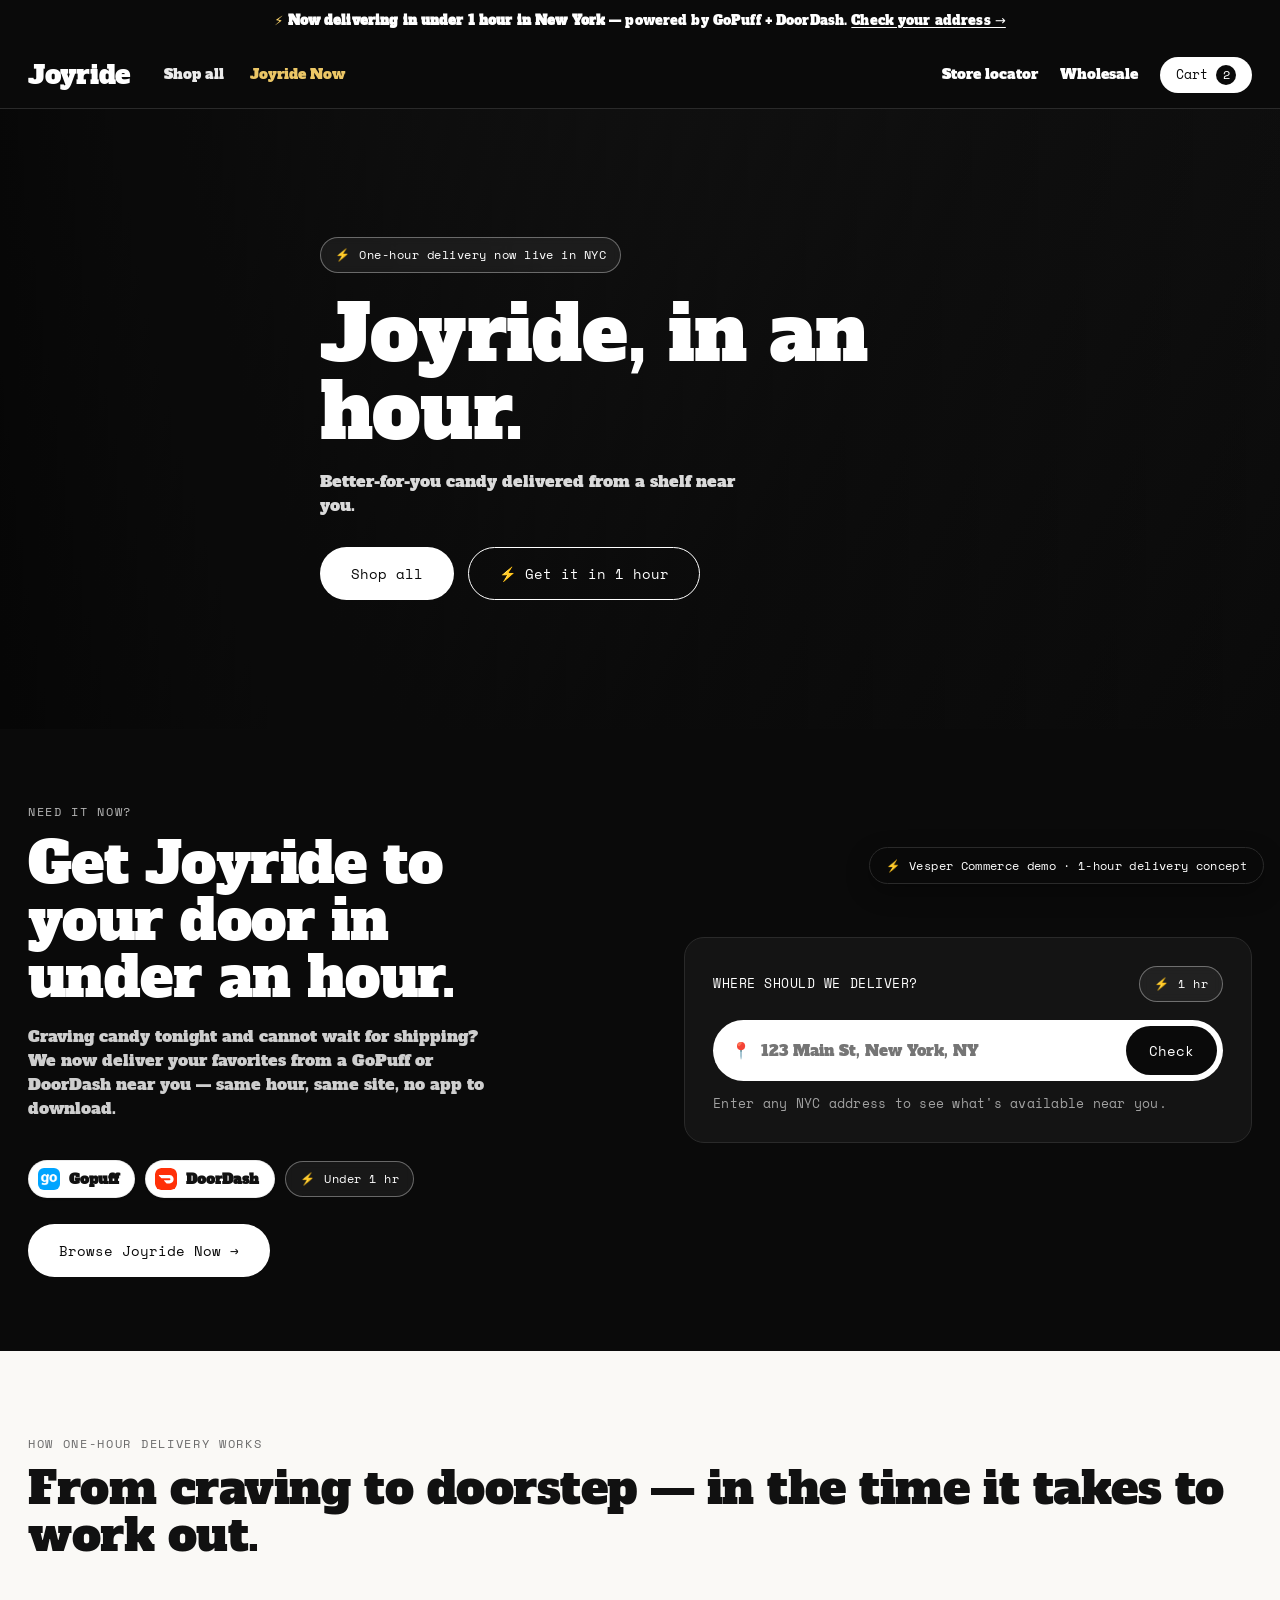
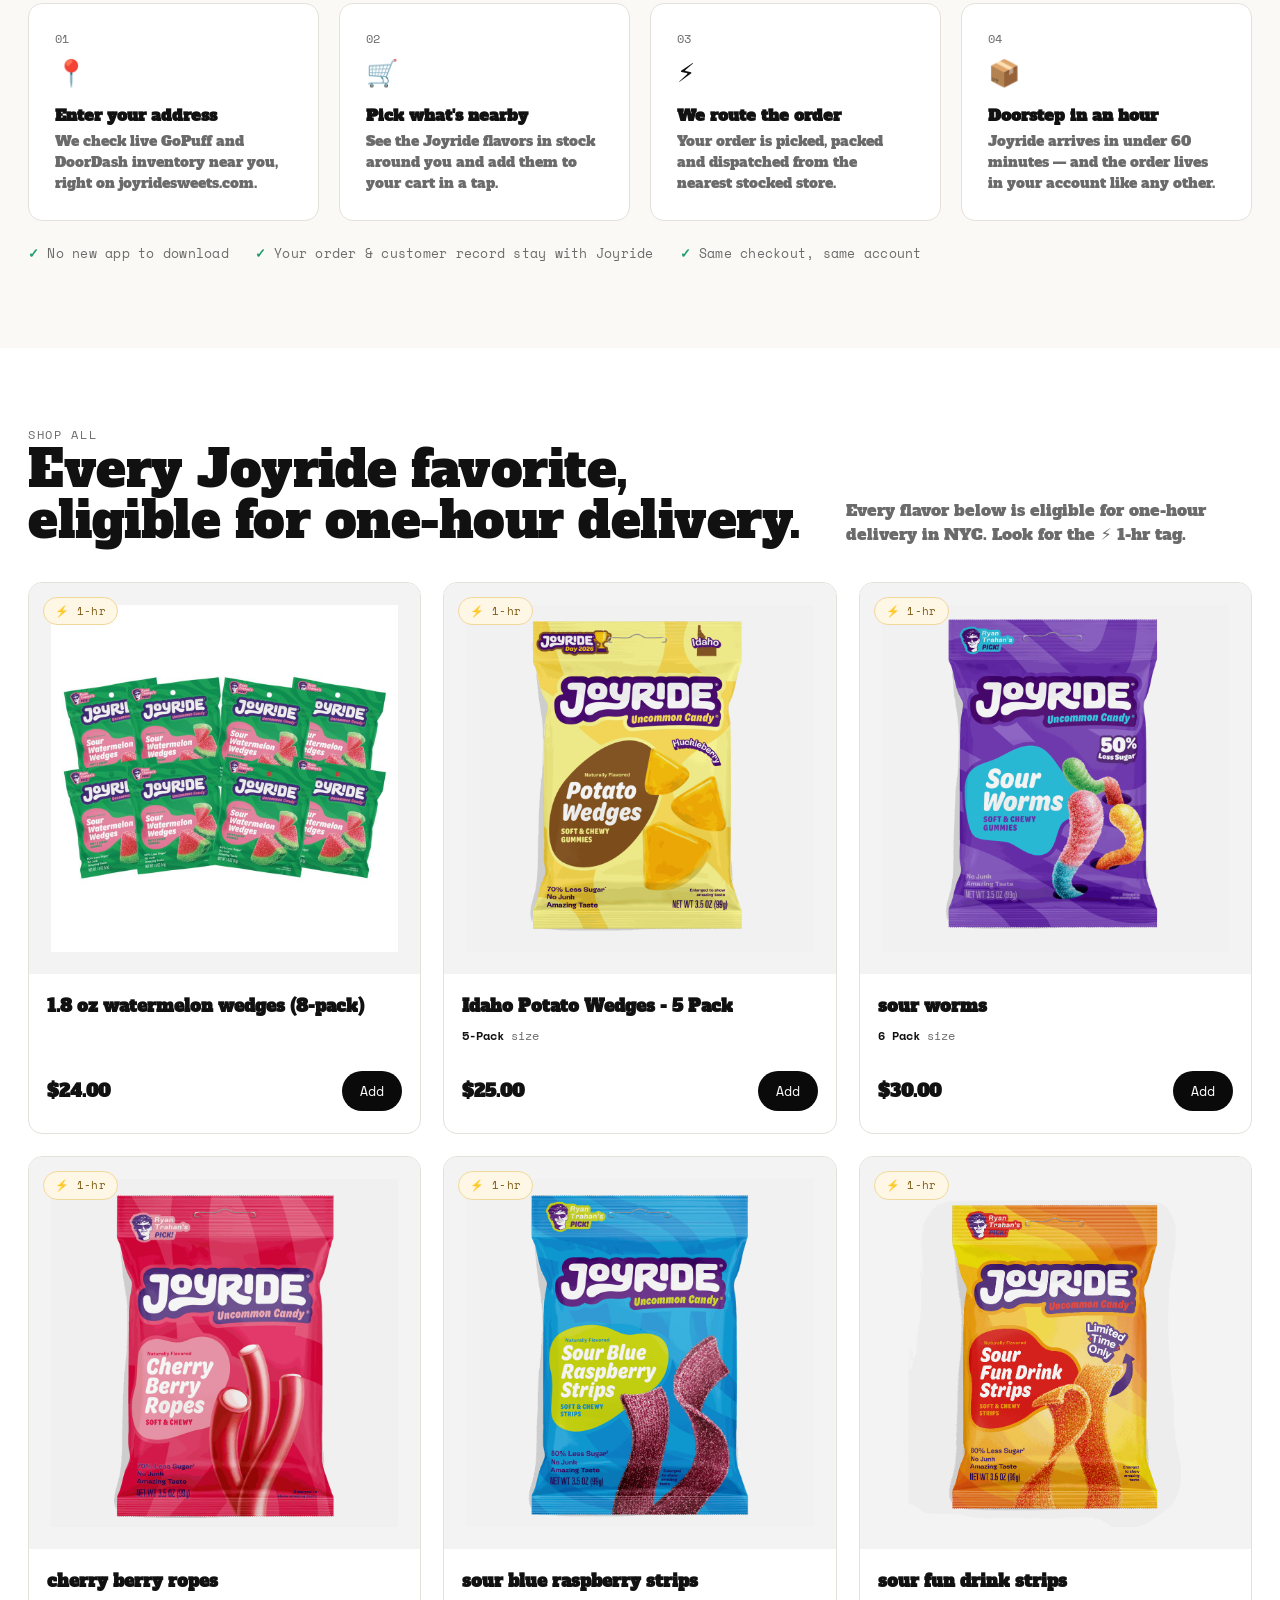
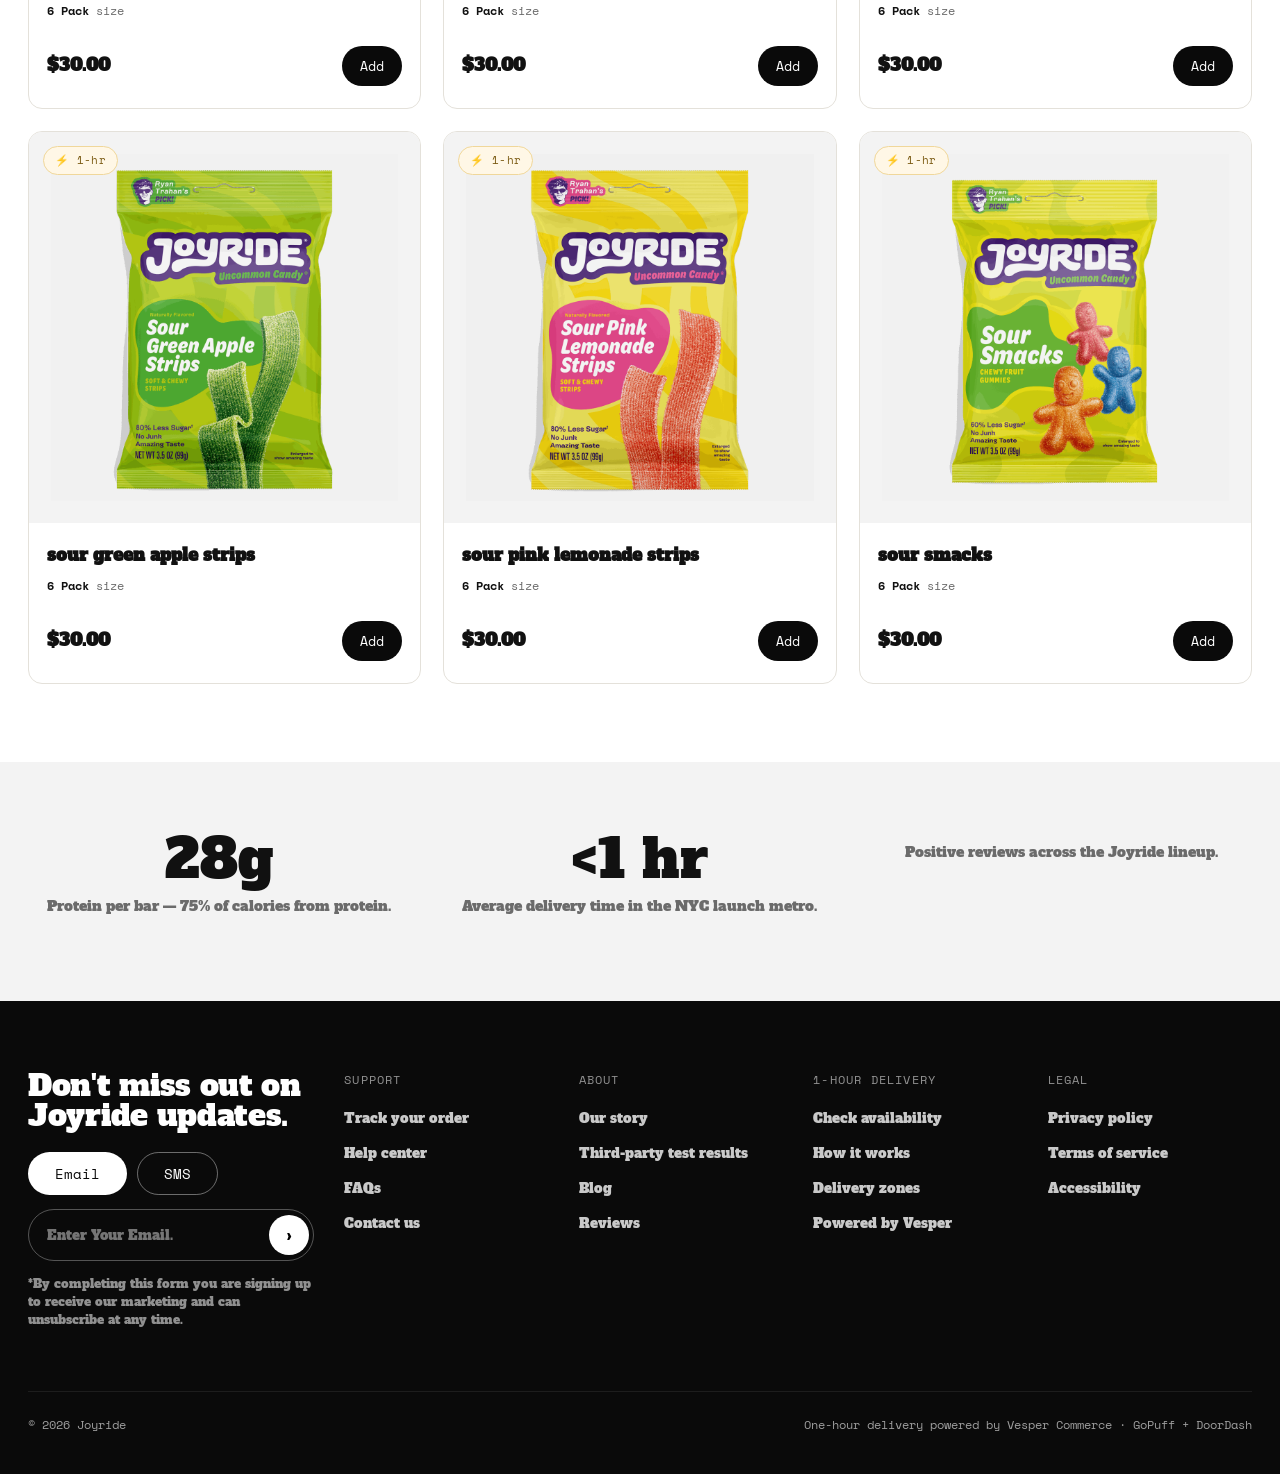
==== index.html @ ae398617 "joyridesweets x Vesper Commerce 1-hour delivery mockup Generated from the tokenised ondemand-deliver" ====
<!doctype html>
<html lang="en">
<head>
<meta charset="utf-8" />
<meta name="viewport" content="width=device-width, initial-scale=1" />
<title>Joyride — now with one-hour delivery</title>
<meta name="description" content="Joyride, delivered in about an hour via GoPuff and DoorDash." />
<link rel="preconnect" href="https://fonts.googleapis.com" />
<link rel="preconnect" href="https://fonts.gstatic.com" crossorigin />
<link href="https://fonts.googleapis.com/css2?family=Alfa+Slab+One&family=Alfa+Slab+One:wght@400;500;600;700&family=Space+Mono:wght@400;700&display=swap" rel="stylesheet" />
<link rel="stylesheet" href="styles.css" />
<link rel="icon" href="assets/p0.jpg" />
</head>
<body>

<!-- Announcement -->
<div class="announce">
  <span class="bolt">⚡</span> <b>Now delivering in under 1 hour in New York</b> — powered by GoPuff + DoorDash. <a href="#onehour">Check your address →</a>
</div>

<!-- Header -->
<header class="header">
  <nav class="nav">
    <a class="brand" href="index.html"><span class="wordmark">Joyride</span></a>
    <div class="nav-links"><a href="#shop">Shop all</a>
      <a href="joyridesweets-now.html" style="color:#ffd76e">Joyride Now</a>
    </div>
    <div class="nav-right">
      <a class="hide-sm" href="#">Store locator</a>
      <a class="hide-sm" href="#">Wholesale</a>
      <button class="hamburger" onclick="openMenu()" aria-label="Open menu"><svg viewBox="0 0 24 24" fill="none" stroke="currentColor" stroke-width="2" stroke-linecap="round"><line x1="3" y1="6" x2="21" y2="6"/><line x1="3" y1="12" x2="21" y2="12"/><line x1="3" y1="18" x2="21" y2="18"/></svg></button>
      <a href="checkout.html" class="cart-pill" onclick="event.preventDefault();openCart()">Cart <span class="cart-count" id="cartCount">2</span></a>
    </div>
  </nav>
</header>

<!-- Hero -->
<section class="hero">
  <div class="hero-media" style="background:linear-gradient(120deg,#303030 0%,#151515 62%,#0d0d0d 100%)"></div>
  <div class="wrap hero-inner">
    <div class="delivery-badge" style="margin-bottom:22px"><span class="bolt">⚡</span> One-hour delivery now live in NYC</div>
    <h1 class="serif">Joyride, in an hour.</h1>
    <p class="sub">Better-for-you candy delivered from a shelf near you.</p>
    <div class="hero-cta">
      <a href="#shop" class="btn btn-white">Shop all</a>
      <a href="#onehour" class="btn btn-outline" style="color:#fff">⚡ Get it in 1 hour</a>
    </div>
  </div>
</section>

<!-- ===== SIGNATURE 1-HOUR DELIVERY BAND ===== -->
<section class="delivery-band" id="onehour">
  <div class="wrap grid">
    <div>
      <div class="eyebrow" style="color:rgba(255,255,255,.7)">Need it now?</div>
      <h2 class="serif" style="margin-top:14px">Get Joyride to your door in under an hour.</h2>
      <p class="lede">Craving candy tonight and cannot wait for shipping? We now deliver your favorites from a GoPuff or DoorDash near you — same hour, same site, no app to download.</p>
      <div class="retailer-chips" style="margin-top:24px">
        <span class="chip"><img class="logo" src="assets/gopuff-icon.png" alt="GoPuff" /> Gopuff</span>
        <span class="chip"><img class="logo" src="assets/doordash-icon.svg" alt="DoorDash" /> DoorDash</span>
        <span class="delivery-badge"><span class="bolt">⚡</span> Under 1 hr</span>
      </div>
      <div style="margin-top:26px">
        <a href="joyridesweets-now.html" class="btn btn-white">Browse Joyride Now →</a>
      </div>
    </div>

    <div class="addr-card">
      <div class="row-top">
        <div style="font-family:var(--mono);font-size:13px;letter-spacing:.04em">WHERE SHOULD WE DELIVER?</div>
        <div class="delivery-badge"><span class="bolt">⚡</span> 1 hr</div>
      </div>
      <div class="addr-field">
        <span aria-hidden="true">📍</span>
        <input id="addrInput" type="text" placeholder="123 Main St, New York, NY" />
        <button class="btn btn-dark" onclick="checkAvailability()">Check</button>
      </div>
      <div class="addr-note">Enter any NYC address to see what's available near you.</div>

      <div class="avail-result" id="availResult">
        <div class="avail-head"><span>✓</span> Available near you — delivered in under 1 hour</div>
        <div class="mini-prod">
          <img src="assets/p0.jpg" alt="" />
          <div class="info"><div class="name">Gold · Chocolate Chip Cookie Dough</div><div class="meta">4-bar pack · $13.99</div></div>
          <button class="mini-add" onclick="addToCart()">Add</button>
        </div>
        <div class="mini-prod">
          <img src="assets/p1.png" alt="" />
          <div class="info"><div class="name">Bronze · Cookie Dough Caramel</div><div class="meta">4-bar pack · $13.99</div></div>
          <button class="mini-add" onclick="addToCart()">Add</button>
        </div>
        <div class="mini-prod">
          <img src="assets/p0.jpg" alt="" />
          <div class="info"><div class="name">Gold · Single bar <span style="opacity:.6">(trial)</span></div><div class="meta">Single · $3.49</div></div>
          <button class="mini-add" onclick="addToCart()">Add</button>
        </div>
        <a href="checkout.html" class="btn btn-white btn-block" style="margin-top:16px">View cart · check out →</a>
      </div>
    </div>
  </div>
</section>

<!-- How it works -->
<section class="how">
  <div class="wrap">
    <div class="eyebrow">How one-hour delivery works</div>
    <h2 class="serif" style="font-size:clamp(30px,3.6vw,46px);margin-top:12px">From craving to doorstep — in the time it takes to work out.</h2>
    <div class="steps">
      <div class="step"><div class="num">01</div><div class="icon">📍</div><h3>Enter your address</h3><p>We check live GoPuff and DoorDash inventory near you, right on joyridesweets.com.</p></div>
      <div class="step"><div class="num">02</div><div class="icon">🛒</div><h3>Pick what's nearby</h3><p>See the Joyride flavors in stock around you and add them to your cart in a tap.</p></div>
      <div class="step"><div class="num">03</div><div class="icon">⚡</div><h3>We route the order</h3><p>Your order is picked, packed and dispatched from the nearest stocked store.</p></div>
      <div class="step"><div class="num">04</div><div class="icon">📦</div><h3>Doorstep in an hour</h3><p>Joyride arrives in under 60 minutes — and the order lives in your account like any other.</p></div>
    </div>
    <div class="assurance">
      <span><span class="tick">✓</span> No new app to download</span>
      <span><span class="tick">✓</span> Your order &amp; customer record stay with Joyride</span>
      <span><span class="tick">✓</span> Same checkout, same account</span>
    </div>
  </div>
</section>

<!-- Product grid -->
<section class="section" id="shop">
  <div class="wrap">
    <div class="section-head">
      <div>
        <div class="eyebrow">Shop all</div>
        <h2 class="serif">Every Joyride favorite, eligible for one-hour delivery.</h2>
      </div>
      <p>Every flavor below is eligible for one-hour delivery in NYC. Look for the <span style="white-space:nowrap">⚡ 1-hr</span> tag.</p>
    </div>

    <div class="prod-grid" id="prodGrid">
      <!-- cards injected by app.js -->
    </div>
  </div>
</section>

<!-- Value strip -->
<section class="value-strip">
  <div class="wrap value-grid">
    <div><div class="big">28g</div><p>Protein per bar — 75% of calories from protein.</p></div>
    <div><div class="big">&lt;1 hr</div><p>Average delivery time in the NYC launch metro.</p></div>
    <div><div class="big"></div><p>Positive reviews across the Joyride lineup.</p></div>
  </div>
</section>

<!-- Footer -->
<footer class="footer">
  <div class="wrap">
    <div class="top">
      <div class="updates">
        <h3 class="serif">Don't miss out on Joyride updates.</h3>
        <div class="toggle">
          <button class="btn btn-white">Email</button>
          <button class="btn btn-outline" style="color:#fff">SMS</button>
        </div>
        <div class="subscribe"><input placeholder="Enter Your Email." /><button>›</button></div>
        <p style="font-size:12px;opacity:.55;margin-top:14px;max-width:320px">*By completing this form you are signing up to receive our marketing and can unsubscribe at any time.</p>
      </div>
      <div><div class="colhead">Support</div><ul><li><a href="#">Track your order</a></li><li><a href="#">Help center</a></li><li><a href="#">FAQs</a></li><li><a href="#">Contact us</a></li></ul></div>
      <div><div class="colhead">About</div><ul><li><a href="#">Our story</a></li><li><a href="#">Third-party test results</a></li><li><a href="#">Blog</a></li><li><a href="#">Reviews</a></li></ul></div>
      <div><div class="colhead">1-Hour Delivery</div><ul><li><a href="#onehour">Check availability</a></li><li><a href="#onehour">How it works</a></li><li><a href="#">Delivery zones</a></li><li><a href="#">Powered by Vesper</a></li></ul></div>
      <div><div class="colhead">Legal</div><ul><li><a href="#">Privacy policy</a></li><li><a href="#">Terms of service</a></li><li><a href="#">Accessibility</a></li></ul></div>
    </div>
    <div class="base"><span>© 2026 Joyride</span><span>One-hour delivery powered by Vesper Commerce · GoPuff + DoorDash</span></div>
  </div>
</footer>

<div class="demo-ribbon"><span class="bolt">⚡</span> Vesper Commerce demo · 1-hour delivery concept</div>

<script src="app.js"></script>
</body>
</html>
---- styles.css ----
/* ============================================================
   Joyride × Vesper Commerce — 1-Hour Delivery Mockup
   Design system replicating joyridesweets.com
   Fonts: Instrument Serif (display) + Inter (body/Suisse substitute)
   ============================================================ */

:root {
  --black: #0a0a0a;
  --ink: #111111;
  --white: #ffffff;
  --offwhite: #f3f3f3;      /* product panel bg */
  --paper: #faf9f6;
  --line: #e4e1da;
  --line-dark: #2a2a2a;
  --gray: #6b6b6b;
  --gray-2: #8a8a8a;
  --gold: #303030;          /* brand accent */
  --gopuff: #009f8f;        /* GoPuff teal */
  --doordash: #eb1700;      /* DoorDash red */
  --radius-pill: 999px;
  --radius: 14px;
  --serif: "Alfa Slab One", Georgia, serif;
  --sans: "Alfa Slab One", -apple-system, system-ui, sans-serif;
  --mono: "Space Mono", ui-monospace, "SFMono-Regular", monospace;
  --maxw: 1280px;
}

* { box-sizing: border-box; }

html { scroll-behavior: smooth; }

body {
  margin: 0;
  font-family: var(--sans);
  color: var(--ink);
  background: var(--white);
  -webkit-font-smoothing: antialiased;
  line-height: 1.5;
}

img { max-width: 100%; display: block; }
a { color: inherit; text-decoration: none; }
button { font-family: inherit; cursor: pointer; }

h1, h2, h3, .serif {
  font-family: var(--serif);
  font-weight: 400;
  letter-spacing: -0.01em;
  line-height: 1.02;
  margin: 0;
}

.wrap { max-width: var(--maxw); margin: 0 auto; padding: 0 28px; }

/* ---------- Announcement bar ---------- */
.announce {
  background: var(--black);
  color: var(--white);
  font-size: 13px;
  letter-spacing: 0.01em;
  text-align: center;
  padding: 11px 16px;
  position: relative;
  z-index: 60;
}
.announce b { font-weight: 600; }
.announce .bolt { color: #ffd76e; }
.announce a { text-decoration: underline; text-underline-offset: 2px; }

/* ---------- Header / nav ---------- */
.header {
  background: var(--black);
  color: var(--white);
  position: sticky;
  top: 0;
  z-index: 50;
  border-bottom: 1px solid var(--line-dark);
}
.header.light {
  background: var(--white);
  color: var(--ink);
  border-bottom: 1px solid var(--line);
}
.nav {
  display: flex;
  align-items: center;
  gap: 34px;
  height: 66px;
  max-width: var(--maxw);
  margin: 0 auto;
  padding: 0 28px;
}
.brand img { height: 26px; width: auto; }
.nav-links { display: flex; gap: 26px; font-size: 14px; }
.nav-links a { opacity: 0.92; }
.nav-links a:hover { opacity: 1; }
.nav-right { margin-left: auto; display: flex; align-items: center; gap: 22px; font-size: 14px; }
.nav-right .ico { width: 20px; height: 20px; opacity: 0.9; }
.cart-pill {
  background: var(--white);
  color: var(--black);
  border-radius: var(--radius-pill);
  padding: 8px 16px;
  font-family: var(--mono);
  font-size: 13px;
  display: inline-flex;
  gap: 8px;
  align-items: center;
  border: none;
}
.header.light .cart-pill { background: var(--black); color: var(--white); }
.cart-count {
  background: var(--black); color: var(--white);
  border-radius: var(--radius-pill);
  min-width: 20px; height: 20px; padding: 0 5px;
  display: inline-flex; align-items: center; justify-content: center;
  font-size: 12px;
}
.header.light .cart-count { background: var(--white); color: var(--black); }

/* ---------- Hamburger + mobile menu ---------- */
.hamburger {
  display: none; width: 40px; height: 40px; align-items: center; justify-content: center;
  background: transparent; border: 0; color: inherit; padding: 0;
}
.hamburger svg { width: 24px; height: 24px; }

.menu-overlay { position: fixed; inset: 0; background: rgba(0,0,0,.45); z-index: 110; opacity: 0; visibility: hidden; transition: opacity .3s ease, visibility .3s ease; }
.menu-overlay.open { opacity: 1; visibility: visible; }
.mobile-menu {
  position: fixed; top: 0; left: 0; height: 100%; width: 320px; max-width: 86vw;
  background: var(--black); color: #fff; z-index: 111;
  transform: translateX(-100%); transition: transform .32s cubic-bezier(.4,0,.2,1);
  display: flex; flex-direction: column;
}
.mobile-menu.open { transform: translateX(0); }
.mm-head { display: flex; align-items: center; justify-content: space-between; padding: 20px 22px; border-bottom: 1px solid var(--line-dark); }
.mm-head img { height: 24px; width: auto; }
.mm-close { background: transparent; border: 1px solid var(--line-dark); border-radius: 8px; color: #fff; font-size: 16px; width: 40px; height: 40px; display: flex; align-items: center; justify-content: center; }
.mm-links { display: flex; flex-direction: column; padding: 16px 0 6px; }
.mm-links a { font-family: var(--serif); font-size: 27px; line-height: 1; padding: 13px 24px; color: #fff; letter-spacing: -.01em; }
.mm-links a.active { color: #ffd76e; }
.mm-sub { margin-top: auto; border-top: 1px solid var(--line-dark); padding: 18px 24px; display: flex; flex-direction: column; gap: 14px; }
.mm-sub a { font-family: var(--sans); font-size: 14px; color: rgba(255,255,255,.8); }
.mm-cta { margin: 6px 24px 26px; }

@media (max-width: 620px) { .hamburger { display: inline-flex; } }

/* ---------- Buttons ---------- */
.btn {
  display: inline-flex; align-items: center; justify-content: center; gap: 10px;
  font-family: var(--mono);
  font-size: 14px;
  border-radius: var(--radius-pill);
  padding: 15px 30px;
  border: 1px solid transparent;
  transition: transform .08s ease, opacity .15s ease, background .15s ease;
  white-space: nowrap;
}
.btn:active { transform: translateY(1px); }
.btn-white { background: var(--white); color: var(--black); }
.btn-white:hover { opacity: .88; }
.btn-dark { background: var(--black); color: var(--white); }
.btn-dark:hover { opacity: .9; }
.btn-outline { background: transparent; border-color: currentColor; }
.btn-block { width: 100%; }
.btn-lg { padding: 18px 34px; font-size: 15px; }

/* ---------- Hero ---------- */
.hero {
  position: relative;
  background: var(--black);
  color: var(--white);
  min-height: 620px;
  display: flex;
  align-items: center;
  overflow: hidden;
}
.hero-media {
  position: absolute; inset: 0;
  background-size: cover;
  background-position: center;
  opacity: 0.92;
}
.hero-media::after {
  content: "";
  position: absolute; inset: 0;
  background: linear-gradient(90deg, rgba(0,0,0,.85) 0%, rgba(0,0,0,.55) 40%, rgba(0,0,0,.15) 100%);
}
.hero-inner { position: relative; z-index: 2; padding: 60px 0; }
.hero h1 { font-size: clamp(46px, 6vw, 82px); max-width: 640px; }
.hero .sub { margin-top: 18px; font-size: 16px; opacity: .85; max-width: 420px; }
.hero-cta { margin-top: 30px; display: flex; gap: 14px; flex-wrap: wrap; }

/* eyebrow / labels */
.eyebrow {
  font-family: var(--mono);
  font-size: 12px;
  letter-spacing: 0.14em;
  text-transform: uppercase;
  color: var(--gray);
}
.hero .eyebrow { color: rgba(255,255,255,.7); }

/* ---------- 1-hour delivery pieces ---------- */
.delivery-badge {
  display: inline-flex; align-items: center; gap: 9px;
  font-family: var(--mono);
  font-size: 12px;
  letter-spacing: 0.04em;
  padding: 8px 14px;
  border-radius: var(--radius-pill);
  border: 1px solid rgba(255,255,255,.35);
  background: rgba(255,255,255,.06);
  backdrop-filter: blur(4px);
}
.delivery-badge .bolt { color: #ffd76e; }
.header.light .delivery-badge, .on-light .delivery-badge {
  border-color: var(--line); background: var(--paper); color: var(--ink);
}

.retailer-chips { display: inline-flex; gap: 10px; align-items: center; flex-wrap: wrap; }
.chip {
  display: inline-flex; align-items: center; gap: 9px;
  font-family: var(--sans); font-size: 14px; font-weight: 600;
  border-radius: var(--radius-pill);
  padding: 7px 15px 7px 9px;
  background: var(--white); color: var(--ink);
  border: 1px solid rgba(0,0,0,.08);
  box-shadow: 0 1px 3px rgba(0,0,0,.08);
  letter-spacing: 0;
  line-height: 1;
}
.chip .logo { width: 22px; height: 22px; border-radius: 6px; object-fit: contain; flex: none; display: block; }
.chip-outline {
  background: transparent; color: inherit;
  border: 1px solid rgba(128,128,128,.4);
}

/* The signature 1-hour delivery band */
.delivery-band {
  background: var(--black);
  color: var(--white);
  padding: 74px 0;
}
.delivery-band .grid {
  display: grid; grid-template-columns: 1.05fr 1fr; gap: 60px; align-items: center;
}
.delivery-band h2 { font-size: clamp(34px, 4.4vw, 56px); max-width: 520px; }
.delivery-band .lede { margin-top: 18px; font-size: 16px; opacity: .8; max-width: 460px; }

.addr-card {
  background: #141414;
  border: 1px solid var(--line-dark);
  border-radius: 20px;
  padding: 28px;
}
.addr-card .row-top {
  display: flex; align-items: center; justify-content: space-between; margin-bottom: 18px;
}
.addr-field {
  display: flex; gap: 10px; align-items: center;
  background: var(--white); color: var(--ink);
  border-radius: var(--radius-pill);
  padding: 6px 6px 6px 18px;
}
.addr-field input {
  border: 0; outline: 0; flex: 1; min-width: 0; font-family: var(--sans); font-size: 15px; background: transparent;
  padding: 12px 0;
}
.addr-field .btn { padding: 13px 22px; }
.addr-note { margin-top: 14px; font-size: 12.5px; opacity: .6; font-family: var(--mono); letter-spacing: .02em; }

/* availability result (hidden until "check") */
.avail-result { display: none; margin-top: 22px; }
.avail-result.show { display: block; animation: fade .3s ease; }
@keyframes fade { from { opacity: 0; transform: translateY(6px);} to {opacity:1; transform:none;} }
.avail-head {
  display: flex; align-items: center; gap: 10px;
  font-family: var(--mono); font-size: 13px; letter-spacing: .04em;
  color: #7ee0c0; margin-bottom: 14px;
}
.mini-prod {
  display: flex; align-items: center; gap: 14px;
  padding: 12px 0; border-top: 1px solid var(--line-dark);
}
.mini-prod img { width: 52px; height: 52px; object-fit: contain; background: #1e1e1e; border-radius: 10px; padding: 4px; }
.mini-prod .info { flex: 1; }
.mini-prod .info .name { font-size: 14px; font-weight: 600; }
.mini-prod .info .meta { font-size: 12px; opacity: .6; }
.mini-add {
  background: var(--white); color: var(--black); border: 0;
  border-radius: var(--radius-pill); padding: 8px 16px;
  font-family: var(--mono); font-size: 12px;
}

/* ---------- How it works ---------- */
.how { padding: 84px 0; background: var(--paper); }
.how .steps { display: grid; grid-template-columns: repeat(4, 1fr); gap: 20px; margin-top: 44px; }
.step {
  background: var(--white); border: 1px solid var(--line);
  border-radius: var(--radius); padding: 26px;
}
.step .num { font-family: var(--mono); font-size: 12px; color: var(--gray); }
.step .icon { font-size: 26px; margin: 6px 0 14px; }
.step h3 { font-family: var(--sans); font-weight: 650; font-size: 16px; letter-spacing: 0; }
.step p { color: var(--gray); font-size: 14px; margin: 8px 0 0; }
.how .assurance {
  margin-top: 24px; display: flex; gap: 26px; flex-wrap: wrap;
  font-family: var(--mono); font-size: 12.5px; color: var(--gray); letter-spacing: .02em;
}
.how .assurance span { display: inline-flex; gap: 8px; align-items: center; }
.tick { color: #1a9d6e; font-weight: 700; }

/* ---------- Section heading ---------- */
.section { padding: 78px 0; }
.section-head { display: flex; align-items: flex-end; justify-content: space-between; gap: 20px; margin-bottom: 36px; }
.section-head h2 { font-size: clamp(32px, 4vw, 50px); }
.section-head p { color: var(--gray); max-width: 420px; margin: 8px 0 0; }

/* ---------- Product grid ---------- */
.prod-grid { display: grid; grid-template-columns: repeat(3, 1fr); gap: 22px; }
.card {
  border: 1px solid var(--line); border-radius: var(--radius);
  overflow: hidden; background: var(--white);
  transition: box-shadow .2s ease, transform .2s ease;
  display: flex; flex-direction: column;
}
.card:hover { box-shadow: 0 12px 30px rgba(0,0,0,.08); transform: translateY(-3px); }
.card .thumb {
  position: relative; background: var(--offwhite);
  aspect-ratio: 1/1; display: flex; align-items: center; justify-content: center; padding: 22px;
}
.card .thumb img { max-height: 100%; object-fit: contain; }
.card .badges { position: absolute; top: 14px; left: 14px; display: flex; flex-direction: column; gap: 8px; align-items: flex-start; }
.tag {
  font-family: var(--mono); font-size: 11px; letter-spacing: .03em;
  padding: 5px 11px; border-radius: var(--radius-pill); background: var(--white); border: 1px solid var(--line);
}
.tag.line { display: inline-flex; gap: 7px; align-items: center; }
.tag.line .dot { width: 8px; height: 8px; border-radius: 50%; }
.tag.gold .dot { background: var(--gold); }
.tag.bronze .dot { background: #7c5a34; }
.tag.status { background: var(--black); color: var(--white); border-color: var(--black); }
.tag.onehr { background: #fff7e6; border-color: #f0d79a; color: #7a5a12; }
.card .body { padding: 18px 18px 22px; display: flex; flex-direction: column; flex: 1; }
.card .line-label { font-family: var(--mono); font-size: 11px; letter-spacing: .1em; text-transform: uppercase; color: var(--gray); }
.card h3 { font-family: var(--sans); font-weight: 650; font-size: 17px; letter-spacing: 0; margin: 6px 0 0; }
.card .stats { display: flex; gap: 14px; margin: 12px 0; font-size: 12px; color: var(--gray); font-family: var(--mono); }
.card .stats b { color: var(--ink); font-weight: 700; }
.card .rating { font-size: 12.5px; color: var(--gray); margin-top: 2px; }
.card .foot { margin-top: auto; display: flex; align-items: center; justify-content: space-between; padding-top: 14px; }
.card .price { font-size: 17px; font-weight: 600; }
.card .add { font-family: var(--mono); font-size: 13px; padding: 10px 18px; border-radius: var(--radius-pill); background: var(--black); color: var(--white); border: 0; }

/* ---------- Value / comparison strip ---------- */
.value-strip { background: var(--offwhite); padding: 70px 0; }
.value-grid { display: grid; grid-template-columns: repeat(3, 1fr); gap: 40px; text-align: center; }
.value-grid .big { font-family: var(--serif); font-size: 54px; line-height: 1; }
.value-grid p { color: var(--gray); margin-top: 10px; font-size: 14px; }

/* ---------- Product detail page ---------- */
.pdp { display: grid; grid-template-columns: minmax(0,1.15fr) minmax(0,1fr); gap: 56px; padding: 44px 0 70px; }
.pdp-media .main {
  background: var(--offwhite); border-radius: var(--radius);
  aspect-ratio: 4/3; display: flex; align-items: center; justify-content: center; padding: 40px;
  position: relative;
}
.pdp-media .main img { max-height: 100%; object-fit: contain; }
.pdp-media .line-flag {
  position: absolute; top: 18px; left: 18px;
  font-family: var(--mono); font-size: 12px; padding: 6px 13px; border-radius: var(--radius-pill);
  background: var(--white); display: inline-flex; gap: 8px; align-items: center;
}
.pdp-media .thumbs { display: grid; grid-template-columns: repeat(3, 1fr); gap: 14px; margin-top: 14px; }
.pdp-media .thumbs div { background: var(--black); border-radius: var(--radius); aspect-ratio: 1/1; display:flex;align-items:center;justify-content:center; overflow:hidden;}
.pdp-media .thumbs img { max-height: 78%; object-fit: contain; }

.pdp-info h1 { font-size: clamp(34px, 4vw, 48px); }
.pdp-info .desc { color: var(--gray); margin: 14px 0 0; font-size: 15px; max-width: 440px; }
.price-line { display: flex; align-items: center; gap: 14px; margin: 22px 0; font-size: 15px; }
.price-line .p { font-size: 22px; font-weight: 650; }
.price-line .sep { color: var(--line); }
.price-line .muted { color: var(--gray); }

/* purchase mode toggle */
.buy-modes { display: grid; grid-template-columns: 1fr 1fr 1fr; gap: 0; border: 1px solid var(--line); border-radius: var(--radius-pill); overflow: hidden; margin-bottom: 8px; }
.buy-mode {
  padding: 14px 10px; text-align: center; font-family: var(--mono); font-size: 12.5px;
  background: var(--white); border: 0; border-right: 1px solid var(--line); color: var(--gray);
  display: flex; flex-direction: column; gap: 3px; align-items: center; line-height: 1.2;
}
.buy-mode:last-child { border-right: 0; }
.buy-mode small { font-size: 10.5px; opacity: .8; }
.buy-mode.active { background: var(--black); color: var(--white); }
.buy-mode.active.onehr { background: #1b1b1b; box-shadow: inset 0 0 0 2px #ffd76e; }
.buy-mode .bolt { color: #d99a12; }
.buy-mode.active .bolt { color: #ffd76e; }

.benefits { display: grid; grid-template-columns: 1fr 1fr; gap: 10px 22px; margin: 20px 0; }
.benefits div { font-size: 13.5px; color: var(--gray); display: flex; gap: 8px; }

.qty-row { display: flex; gap: 12px; align-items: stretch; margin-top: 18px; }
.qty { display: flex; align-items: center; border: 1px solid var(--line); border-radius: var(--radius-pill); padding: 0 6px; }
.qty button { width: 40px; height: 52px; border: 0; background: transparent; font-size: 18px; color: var(--gray); }
.qty span { min-width: 34px; text-align: center; font-family: var(--mono); }
.add-cta { flex: 1; }

.guarantee { margin-top: 16px; background: var(--paper); border: 1px solid var(--line); border-radius: var(--radius); padding: 14px 16px; font-size: 13px; color: var(--gray); }
.guarantee b { color: var(--ink); }

/* the PDP 1-hour delivery module */
.onehr-module {
  margin: 22px 0; border: 1px solid var(--line); border-radius: var(--radius);
  background: linear-gradient(180deg,#0c0c0c,#151515); color: var(--white); padding: 22px;
}
.onehr-module .top { display: flex; align-items: center; justify-content: space-between; gap: 12px; margin-bottom: 14px; }
.onehr-module .top .t { font-family: var(--sans); font-weight: 650; font-size: 15px; display: flex; gap: 9px; align-items: center; }
.onehr-module .top .bolt { color: #ffd76e; }
.onehr-module .sub { font-size: 13px; opacity: .75; margin-bottom: 14px; }
.onehr-module .addr-field { background: var(--white); }
.onehr-module .pill-note { margin-top: 12px; font-family: var(--mono); font-size: 11.5px; opacity: .6; }

/* ---------- Checkout ---------- */
.checkout { display: grid; grid-template-columns: minmax(0,1.3fr) minmax(0,1fr); gap: 0; min-height: 100vh; }
.co-left { padding: 46px clamp(24px, 5vw, 80px); min-width: 0; }
.co-left .inner { max-width: 560px; margin-left: auto; }
.co-right { background: var(--offwhite); padding: 46px clamp(24px, 4vw, 56px); border-left: 1px solid var(--line); min-width: 0; }
.co-right .inner { max-width: 460px; }
.co-logo img { height: 30px; }
.co-section-title { font-family: var(--sans); font-weight: 650; font-size: 17px; margin: 30px 0 14px; }
.co-field { width: 100%; border: 1px solid var(--line); border-radius: 10px; padding: 15px 16px; font-family: var(--sans); font-size: 15px; margin-bottom: 12px; }
.co-row { display: grid; grid-template-columns: 1fr 1fr; gap: 12px; }
.co-row .co-field { margin-bottom: 12px; }

.ship-method { border: 1px solid var(--line); border-radius: 12px; overflow: hidden; margin: 6px 0 8px; }
.ship-opt {
  display: flex; align-items: center; gap: 14px; padding: 18px 18px; cursor: pointer;
  border-bottom: 1px solid var(--line); background: var(--white);
}
.ship-opt:last-child { border-bottom: 0; }
.ship-opt.selected { background: #fffdf6; box-shadow: inset 3px 0 0 #ffcf4a; }
.ship-opt .radio { width: 20px; height: 20px; border-radius: 50%; border: 2px solid var(--line); flex: none; position: relative; }
.ship-opt.selected .radio { border-color: #d99a12; }
.ship-opt.selected .radio::after { content:""; position: absolute; inset: 3px; background: #d99a12; border-radius: 50%; }
.ship-opt .ret { width: 34px; height: 34px; border-radius: 9px; display: flex; align-items: center; justify-content: center; color: #fff; font-family: var(--mono); font-weight: 700; font-size: 10px; flex: none; }
.ship-opt .ret.gopuff { background: var(--gopuff); }
.ship-opt .ret.doordash { background: var(--doordash); }
.ship-opt .ret.std { background: var(--ink); }
.ship-opt .txt { flex: 1; }
.ship-opt .txt .n { font-weight: 600; font-size: 14.5px; }
.ship-opt .txt .d { font-size: 12.5px; color: var(--gray); }
.ship-opt .amt { font-weight: 650; font-size: 14.5px; }

.co-note { font-family: var(--mono); font-size: 11.5px; line-height: 1.6; color: var(--gray); background: var(--paper); border: 1px dashed var(--line); border-radius: 10px; padding: 12px 14px; margin: 6px 0 0; display: flex; align-items: flex-start; gap: 9px; }
.co-note b { color: var(--ink); font-weight: 700; }

/* order summary */
.os-item { display: flex; gap: 14px; align-items: center; padding: 14px 0; border-bottom: 1px solid var(--line); }
.os-item .im { width: 62px; height: 62px; background: var(--white); border: 1px solid var(--line); border-radius: 10px; position: relative; display:flex;align-items:center;justify-content:center; padding: 6px; }
.os-item .im img { max-height: 100%; object-fit: contain; }
.os-item .im .q { position: absolute; top: -8px; right: -8px; background: var(--gray); color: #fff; width: 22px; height: 22px; border-radius: 50%; font-size: 12px; display:flex;align-items:center;justify-content:center; }
.os-item .nm { flex: 1; }
.os-item .nm .t { font-size: 14px; font-weight: 600; }
.os-item .nm .s { font-size: 12px; color: var(--gray); }
.os-item .pr { font-weight: 600; font-size: 14px; }
.os-line { display: flex; justify-content: space-between; padding: 8px 0; font-size: 14px; }
.os-line.total { font-size: 20px; font-weight: 650; border-top: 1px solid var(--line); margin-top: 8px; padding-top: 16px; }
.os-line .muted { color: var(--gray); }
.eta-badge { display: inline-flex; align-items: center; gap: 8px; background: var(--black); color: #fff; border-radius: var(--radius-pill); padding: 8px 15px; font-family: var(--mono); font-size: 12px; margin: 14px 0; }
.eta-badge .bolt { color: #ffd76e; }

/* ---------- Joyride Now (on-demand collection page) ---------- */
.now-hero {
  background: var(--black); color: var(--white);
  padding: 70px 0 60px;
  border-bottom: 1px solid var(--line-dark);
}
.now-hero .grid { display: grid; grid-template-columns: 1.1fr .9fr; gap: 48px; align-items: center; }
.now-hero .eyebrow { color: rgba(255,255,255,.6); }
.now-hero h1 { font-size: clamp(48px, 7vw, 92px); margin: 14px 0 0; line-height: .98; }
.now-hero .kick { font-family: var(--mono); font-size: 13px; letter-spacing: .1em; text-transform: uppercase; color: #ffd76e; margin-bottom: 6px; }
.now-hero .facts { margin-top: 26px; display: flex; flex-direction: column; gap: 12px; }
.now-hero .facts div { display: flex; gap: 12px; align-items: center; font-size: 15px; opacity: .9; }
.now-hero .facts .k { font-family: var(--mono); font-size: 12px; letter-spacing: .04em; color: rgba(255,255,255,.5); min-width: 118px; text-transform: uppercase; }
.now-hero .chips-row { margin-top: 26px; }
.now-visual {
  background: radial-gradient(120% 120% at 70% 20%, #232323 0%, #0e0e0e 70%);
  border: 1px solid var(--line-dark); border-radius: 22px;
  aspect-ratio: 4/3; display: flex; align-items: center; justify-content: center; position: relative; overflow: hidden;
}
.now-visual img { max-height: 74%; object-fit: contain; filter: drop-shadow(0 30px 50px rgba(0,0,0,.5)); }
.now-visual .float-badge {
  position: absolute; top: 20px; right: 20px;
  background: rgba(255,255,255,.08); border: 1px solid rgba(255,255,255,.25); backdrop-filter: blur(6px);
  border-radius: var(--radius-pill); padding: 9px 16px; font-family: var(--mono); font-size: 12px; letter-spacing: .04em;
}
.now-visual .float-badge .bolt { color: #ffd76e; }

/* address bar */
.now-addrbar { background: var(--paper); border-bottom: 1px solid var(--line); padding: 24px 0; position: sticky; top: 66px; z-index: 30; }
.now-addrbar .inner { display: flex; gap: 16px; align-items: center; flex-wrap: wrap; }
.now-addrbar .lbl { font-family: var(--mono); font-size: 12px; letter-spacing: .06em; text-transform: uppercase; color: var(--gray); }
.now-addrbar .field {
  flex: 1; min-width: 280px; display: flex; gap: 10px; align-items: center;
  background: var(--white); border: 1px solid var(--line); border-radius: var(--radius-pill); padding: 6px 6px 6px 18px;
}
.now-addrbar .field input { flex: 1; min-width: 0; border: 0; outline: 0; font-family: var(--sans); font-size: 15px; padding: 12px 0; background: transparent; }
.now-addr-state { display: none; font-family: var(--mono); font-size: 12.5px; color: #1a9d6e; letter-spacing: .02em; }
.now-addr-state.show { display: inline-flex; gap: 8px; align-items: center; }

/* grid */
.now-section { padding: 46px 0 84px; }
.now-gridwrap { position: relative; }
.now-gridwrap.show { animation: fade .35s ease; }
.now-grid { display: grid; grid-template-columns: repeat(4, 1fr); gap: 22px; }
.now-card { border: 1px solid var(--line); border-radius: var(--radius); overflow: hidden; background: var(--white); display: flex; flex-direction: column; transition: box-shadow .2s ease, transform .2s ease; }
.now-card:hover { box-shadow: 0 12px 30px rgba(0,0,0,.08); transform: translateY(-3px); }
.now-thumb { position: relative; background: var(--offwhite); aspect-ratio: 1/1; display: flex; align-items: center; justify-content: center; padding: 20px; }
.now-thumb img { max-height: 100%; object-fit: contain; }
.now-add {
  position: absolute; top: 14px; left: 14px; z-index: 2;
  background: var(--black); color: var(--white); border: 0;
  width: 56px; height: 56px; border-radius: 50%;
  font-family: var(--mono); font-size: 13px; letter-spacing: .02em;
  box-shadow: 0 6px 16px rgba(0,0,0,.22); transition: transform .1s ease, background .15s ease;
}
.now-add:hover { transform: scale(1.06); }
.now-add:active { transform: scale(.96); }
.now-protein {
  position: absolute; top: 16px; right: 16px; text-align: right;
  font-family: var(--serif); font-size: 30px; line-height: .85; color: var(--ink);
}
.now-protein small { display: block; font-family: var(--mono); font-size: 9px; letter-spacing: .08em; text-transform: uppercase; color: var(--gray); margin-top: 3px; }
.now-body { padding: 16px 18px 20px; display: flex; flex-direction: column; flex: 1; }
.now-format { font-family: var(--mono); font-size: 11px; letter-spacing: .04em; color: var(--gray); display: flex; align-items: center; gap: 8px; }
.now-format .tag.line { padding: 4px 9px; font-size: 10px; }
.now-body h3 { font-family: var(--sans); font-weight: 650; font-size: 15.5px; letter-spacing: 0; margin: 9px 0 0; line-height: 1.25; }
.now-foot { margin-top: auto; padding-top: 14px; display: flex; align-items: center; justify-content: space-between; }
.now-size { font-family: var(--mono); font-size: 12px; color: var(--gray); }
.now-price { font-size: 17px; font-weight: 650; }

.now-disclaimer { text-align: center; font-family: var(--mono); font-size: 12px; color: var(--gray); margin-top: 34px; letter-spacing: .02em; }

/* 3-up reassurance steps used on Joyride Now */
.how .steps.now-steps-3 { grid-template-columns: repeat(3, 1fr); }

@media (max-width: 1000px) {
  .now-hero .grid { grid-template-columns: 1fr; gap: 30px; }
  .now-grid { grid-template-columns: repeat(3, 1fr); }
  .how .steps.now-steps-3 { grid-template-columns: 1fr 1fr; }
}
@media (max-width: 720px) {
  .now-grid { grid-template-columns: 1fr 1fr; }
  .now-addrbar { position: static; }
  .now-addrbar .inner { flex-direction: column; align-items: stretch; gap: 10px; }
  .now-addrbar .field { min-width: 0; width: 100%; }
}
@media (max-width: 620px) {
  .how .steps.now-steps-3 { grid-template-columns: 1fr; }
  .now-addrbar .field .btn { padding: 13px 18px; }
}
@media (max-width: 480px) { .now-grid { grid-template-columns: 1fr; } }

/* ---------- Footer ---------- */
.footer { background: var(--black); color: var(--white); padding: 70px 0 40px; }
.footer .top { display: grid; grid-template-columns: 1.4fr repeat(4, 1fr); gap: 30px; }
.footer h4 { font-family: var(--sans); font-weight: 650; font-size: 14px; margin: 0 0 16px; }
.footer .updates h3 { font-size: 30px; max-width: 280px; margin-bottom: 20px; }
.footer .toggle { display: flex; gap: 10px; margin-bottom: 14px; }
.footer .toggle .btn { padding: 10px 26px; }
.footer .toggle .btn-outline { border-color: rgba(255,255,255,.4); }
.footer .subscribe { display: flex; gap: 8px; align-items: center; background: transparent; border: 1px solid rgba(255,255,255,.3); border-radius: var(--radius-pill); padding: 4px 4px 4px 18px; max-width: 340px; }
.footer .subscribe input { flex: 1; background: transparent; border: 0; outline: 0; color: #fff; font-family: var(--sans); padding: 12px 0; }
.footer .subscribe button { background: #fff; color: #000; border: 0; border-radius: 50%; width: 40px; height: 40px; font-size: 16px; }
.footer ul { list-style: none; padding: 0; margin: 0; display: flex; flex-direction: column; gap: 11px; }
.footer ul a { font-size: 13.5px; opacity: .78; }
.footer ul a:hover { opacity: 1; }
.footer .colhead { font-family: var(--mono); font-size: 12px; letter-spacing: .1em; text-transform: uppercase; opacity: .55; margin-bottom: 16px; }
.footer .base { display: flex; justify-content: space-between; align-items: center; margin-top: 50px; padding-top: 24px; border-top: 1px solid var(--line-dark); font-family: var(--mono); font-size: 12px; opacity: .6; }

/* ---------- Slide-out cart drawer + rewards meter ---------- */
.cart-overlay {
  position: fixed; inset: 0; background: rgba(0,0,0,.45); z-index: 100;
  opacity: 0; visibility: hidden; transition: opacity .3s ease, visibility .3s ease;
}
.cart-overlay.open { opacity: 1; visibility: visible; }
.cart-drawer {
  position: fixed; top: 0; right: 0; height: 100%; width: 460px; max-width: 92vw;
  background: var(--white); z-index: 101; display: flex; flex-direction: column;
  transform: translateX(100%); transition: transform .32s cubic-bezier(.4,0,.2,1);
  box-shadow: -10px 0 40px rgba(0,0,0,.16);
}
.cart-drawer.open { transform: translateX(0); }
.cart-head { display: flex; align-items: center; justify-content: space-between; padding: 22px 24px; border-bottom: 1px solid var(--line); }
.cart-head h2 { font-family: var(--serif); font-size: 26px; }
.cart-head h2 span { color: var(--gray); }
.cart-close { width: 40px; height: 40px; border: 1px solid var(--line); background: var(--white); border-radius: 8px; font-size: 18px; color: var(--ink); display: flex; align-items: center; justify-content: center; }

/* meter */
.meter { padding: 24px 24px 10px; }
.meter-tiers { display: flex; justify-content: space-between; gap: 8px; margin-bottom: 20px; }
.meter-tier { flex: 1; text-align: center; font-family: var(--sans); font-weight: 600; font-size: 14px; padding: 12px 6px; border: 1px solid var(--line); border-radius: 10px; color: var(--gray); background: var(--white); transition: all .2s ease; }
.meter-tier.done { background: #0f7a3d; border-color: #0f7a3d; color: #fff; }
.meter-track { position: relative; height: 6px; background: var(--line); border-radius: 999px; margin: 30px 8px 8px; }
.meter-fill { position: absolute; left: 0; top: 0; height: 100%; background: #0f7a3d; border-radius: 999px; transition: width .35s ease; }
.meter-node { position: absolute; top: 50%; transform: translate(-50%,-50%); width: 20px; height: 20px; border-radius: 50%; background: var(--white); border: 3px solid var(--line); transition: all .25s ease; }
.meter-node.done { border-color: #0f7a3d; background: #0f7a3d; }
.meter-node.current { border-color: #0f7a3d; background: #0f7a3d; box-shadow: 0 0 0 4px rgba(15,122,61,.18); }
.meter-node .lbl { position: absolute; top: 26px; left: 50%; transform: translateX(-50%); white-space: nowrap; font-family: var(--sans); font-weight: 600; font-size: 13px; color: var(--gray); }
.meter-node.done .lbl, .meter-node.current .lbl { color: #0f7a3d; }
.meter-msg { text-align: center; font-family: var(--sans); font-size: 13px; color: var(--gray); margin-top: 34px; }
.meter-msg .bolt { color: #d99a12; }

.cart-eligible { margin: 4px 24px 0; background: #fff7e6; border: 1px solid #f0d79a; color: #7a5a12; border-radius: 10px; padding: 10px 14px; font-family: var(--mono); font-size: 12px; display: flex; gap: 9px; align-items: center; }
.cart-eligible b { font-weight: 700; }

/* line items */
.cart-body { flex: 1; overflow-y: auto; padding: 8px 24px; }
.cart-line { display: flex; gap: 16px; padding: 22px 0; border-bottom: 1px solid var(--line); }
.cart-line .im { width: 96px; height: 96px; background: var(--offwhite); border-radius: 10px; display: flex; align-items: center; justify-content: center; padding: 8px; flex: none; }
.cart-line .im img { max-height: 100%; object-fit: contain; }
.cart-line .info { flex: 1; }
.cart-line .ln { font-family: var(--mono); font-size: 11px; letter-spacing: .04em; display: inline-flex; gap: 7px; align-items: center; color: var(--gold); }
.cart-line .ln .dot { width: 8px; height: 8px; border-radius: 50%; background: var(--gold); }
.cart-line h3 { font-family: var(--serif); font-size: 22px; font-weight: 400; margin: 6px 0 4px; letter-spacing: -.01em; }
.cart-line .pr { font-size: 14px; color: var(--gray); border-bottom: 1px solid var(--line); padding-bottom: 12px; margin-bottom: 12px; }
.cart-line .sub-row { font-size: 13.5px; color: var(--gray); display: flex; justify-content: space-between; align-items: center; }
.cart-line .sub-row a { text-decoration: underline; color: var(--ink); }
.cart-line .qty-row2 { display: flex; align-items: center; justify-content: space-between; margin-top: 14px; }
.cart-stepper { display: inline-flex; align-items: center; background: var(--paper); border-radius: 999px; }
.cart-stepper button { width: 40px; height: 40px; border: 0; background: transparent; font-size: 18px; color: var(--ink); }
.cart-stepper span { min-width: 30px; text-align: center; font-weight: 600; }
.cart-line .rm { font-size: 13.5px; color: var(--gray); text-decoration: underline; background: none; border: 0; }

/* footer */
.cart-foot { border-top: 1px solid var(--line); padding: 18px 24px 24px; }
.cart-sub-toggle { display: flex; align-items: center; justify-content: space-between; margin-bottom: 14px; }
.cart-sub-toggle label { display: flex; gap: 10px; align-items: center; font-size: 16px; }
.cart-sub-toggle .save { color: var(--doordash); font-weight: 600; font-size: 13px; background: #fdeceb; padding: 5px 10px; border-radius: 6px; }
.cart-checkout { width: 100%; background: var(--black); color: #fff; border: 0; border-radius: 999px; padding: 20px; font-size: 17px; font-weight: 600; font-family: var(--sans); }
.cart-fineprint { text-align: center; font-family: var(--mono); font-size: 11px; color: var(--gray); margin-top: 12px; }

/* ---------- Checkout v2 (Shop-style) ---------- */
.co-topbar { display: flex; align-items: center; justify-content: space-between; margin-bottom: 8px; }
.co-topbar .email { color: var(--gray); font-size: 15px; }
.co-card { border: 1px solid var(--line); border-radius: 12px; overflow: hidden; margin: 14px 0; }
.co-card .ship-to { display: flex; align-items: flex-start; gap: 4px; padding: 18px 20px; }
.co-card .ship-to .k { color: var(--gray); min-width: 70px; padding-top: 1px; }
.co-card .ship-to .v b { font-weight: 600; }
.co-card .ship-to .v div { color: var(--gray); font-size: 14.5px; margin-top: 2px; }
.co-card .ship-to .chev { margin-left: auto; color: var(--gray); }
.co-block { border-top: 1px solid var(--line); }
.co-block .bh { display: flex; align-items: center; justify-content: space-between; padding: 16px 20px 4px; }
.co-block .bh .t { color: var(--gray); font-size: 15px; }
.co-block .note { padding: 4px 20px 12px; color: var(--gray); font-size: 14px; line-height: 1.5; }
.co-block .opts { padding: 4px 16px 16px; }

.co-opt { display: flex; align-items: center; gap: 14px; padding: 16px; border: 1px solid var(--line); border-radius: 10px; margin-bottom: 10px; cursor: pointer; background: var(--white); position: relative; }
.co-opt:last-child { margin-bottom: 0; }
.co-opt.selected { background: #fafafa; border-color: var(--ink); box-shadow: inset 0 0 0 1px var(--ink); }
.co-opt.onehr.selected { background: #fffdf6; border-color: #d99a12; box-shadow: inset 0 0 0 1px #d99a12; }
.co-opt .radio { width: 22px; height: 22px; border-radius: 50%; border: 2px solid var(--line); flex: none; position: relative; }
.co-opt.selected .radio { border-color: var(--ink); background: var(--ink); }
.co-opt.onehr.selected .radio { border-color: #d99a12; background: #d99a12; }
.co-opt.selected .radio::after { content:""; position: absolute; inset: 5px; background: #fff; border-radius: 50%; }
.co-opt .ret { width: 34px; height: 34px; flex: none; display: flex; align-items: center; justify-content: center; }
.co-opt .ret img { width: 34px; height: 34px; border-radius: 8px; object-fit: contain; display: block; }
.co-opt .body { flex: 1; min-width: 0; }
.co-opt .body .n { font-weight: 600; font-size: 15px; display: flex; align-items: center; gap: 8px; flex-wrap: wrap; }
.co-opt .body .d { font-size: 13.5px; color: var(--gray); margin-top: 3px; }
.co-opt .body .free-ok { color: #0f7a3d; font-weight: 600; font-size: 13.5px; margin-top: 8px; display: flex; gap: 7px; align-items: center; }
.co-opt .amt { font-weight: 700; font-size: 15px; white-space: nowrap; align-self: center; }
.co-opt .amt.free { letter-spacing: .04em; }
.badge-1hr { font-family: var(--mono); font-size: 10px; letter-spacing: .04em; background: var(--black); color: #ffd76e; padding: 3px 8px; border-radius: 999px; }

/* plan */
.co-plan .co-opt .body .n { font-weight: 700; }
.co-plan .co-opt .body .d { margin-top: 2px; }

/* upsell rail */
.upsell-title { font-weight: 700; font-size: 16px; margin: 22px 0 16px; line-height: 1.4; }
.upsell-rail { display: flex; gap: 16px; overflow-x: auto; padding-bottom: 8px; }
.upsell-card { flex: none; width: 150px; }
.upsell-card .im { background: var(--offwhite); border-radius: 10px; aspect-ratio: 1/1; display: flex; align-items: center; justify-content: center; padding: 14px; }
.upsell-card .im img { max-height: 100%; object-fit: contain; }
.upsell-card .nm { font-weight: 600; font-size: 14px; margin: 12px 0 4px; line-height: 1.25; }
.upsell-card .pr { font-size: 14px; margin-bottom: 10px; }
.upsell-card .add { width: 100%; background: var(--black); color: #fff; border: 0; border-radius: 999px; padding: 12px; font-weight: 600; font-size: 14px; font-family: var(--sans); }

.co-discount { display: flex; gap: 10px; margin: 22px 0 18px; }
.co-discount input { flex: 1; border: 1px solid var(--line); border-radius: 8px; padding: 15px 16px; font-family: var(--sans); font-size: 15px; }
.co-discount button { border: 1px solid var(--line); background: var(--paper); border-radius: 8px; padding: 0 22px; font-weight: 600; color: var(--gray); }
.co-gift { display: flex; align-items: center; gap: 10px; font-size: 15px; padding: 8px 0 18px; border-bottom: 1px solid var(--line); margin-bottom: 18px; }
.co-discount-tag { display: inline-flex; gap: 7px; align-items: center; font-size: 13px; color: var(--gray); margin: 2px 0 6px; }

/* small demo ribbon so it's clearly a mockup */
.demo-ribbon {
  position: fixed; bottom: 16px; right: 16px; z-index: 90;
  background: rgba(10,10,10,.92); color: #fff; border: 1px solid var(--line-dark);
  border-radius: var(--radius-pill); padding: 9px 16px; font-family: var(--mono); font-size: 11.5px;
  letter-spacing: .03em; box-shadow: 0 8px 24px rgba(0,0,0,.3); display: flex; gap: 9px; align-items: center;
}
.demo-ribbon .bolt { color: #ffd76e; }

/* ---------- Responsive ---------- */
@media (max-width: 1000px) {
  .delivery-band .grid { grid-template-columns: 1fr; gap: 36px; }
  .how .steps { grid-template-columns: 1fr 1fr; }
  .prod-grid { grid-template-columns: 1fr 1fr; }
  .pdp { grid-template-columns: 1fr; gap: 30px; }
  .checkout { grid-template-columns: 1fr; }
  .co-right { border-left: 0; border-top: 1px solid var(--line); }
  .footer .top { grid-template-columns: 1fr 1fr; }
  .value-grid { grid-template-columns: 1fr; gap: 30px; }
}
@media (max-width: 620px) {
  .nav-links, .nav-right .hide-sm { display: none; }
  .prod-grid { grid-template-columns: 1fr; }
  .how .steps { grid-template-columns: 1fr; }
  .buy-modes { grid-template-columns: 1fr; }
  .co-row { grid-template-columns: 1fr; }
  .footer .top { grid-template-columns: 1fr; }
  .wrap { padding: 0 18px; }
}

.wordmark { font-family: var(--serif); font-size: 26px; letter-spacing: -.01em; color: #fff; }

.wordmark.dark { color: var(--ink); }
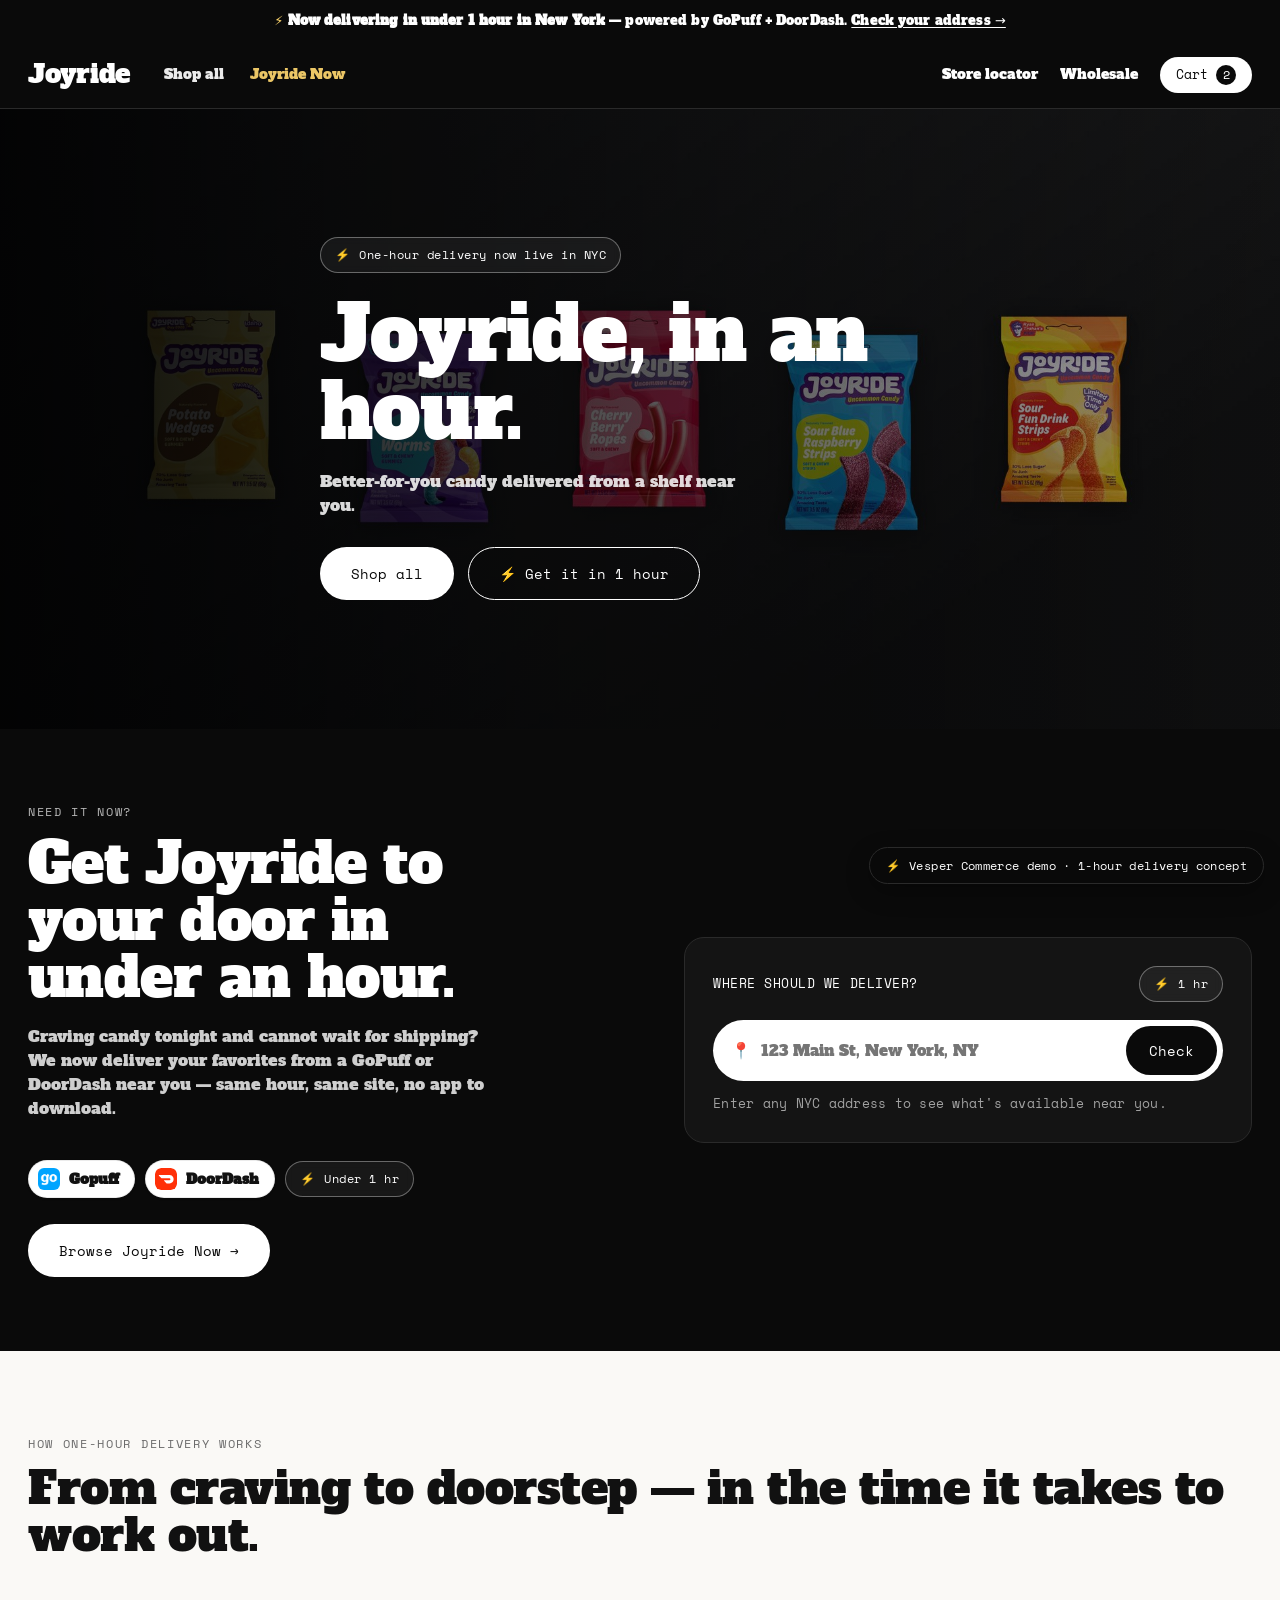
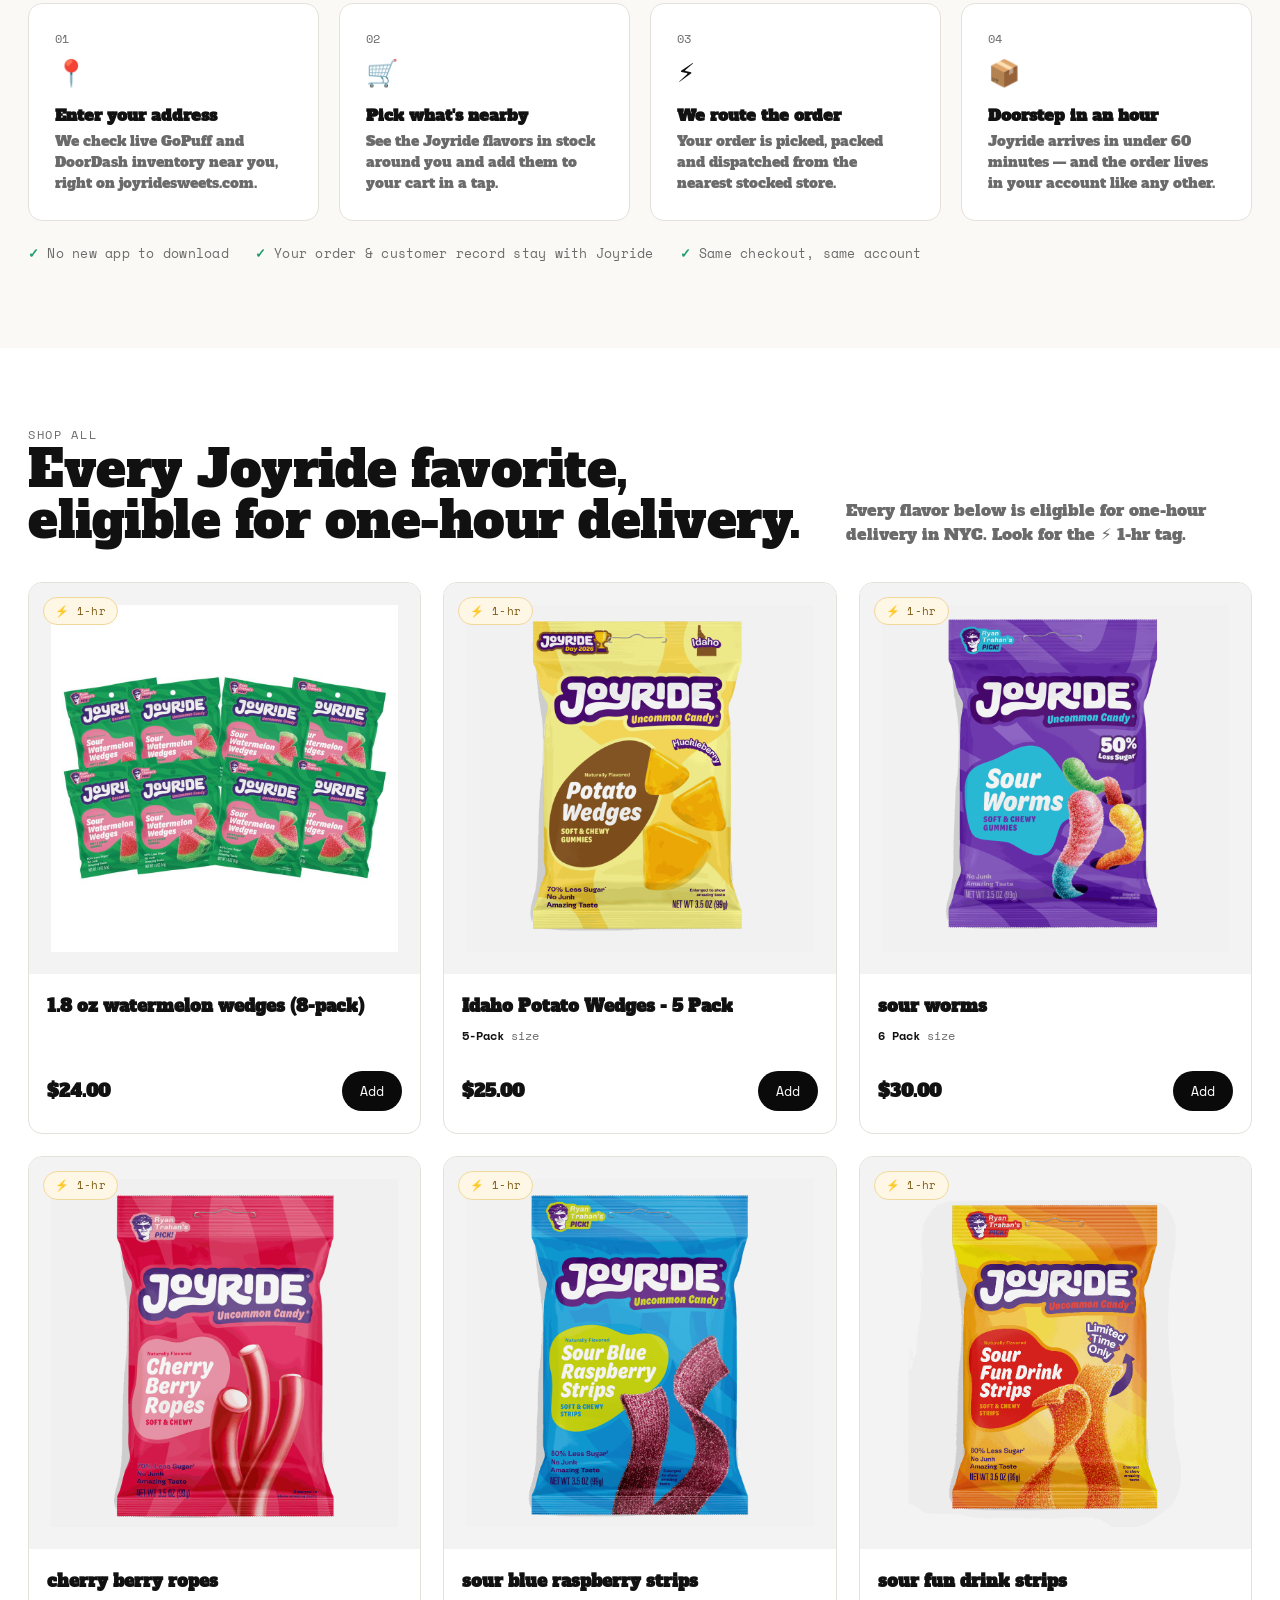
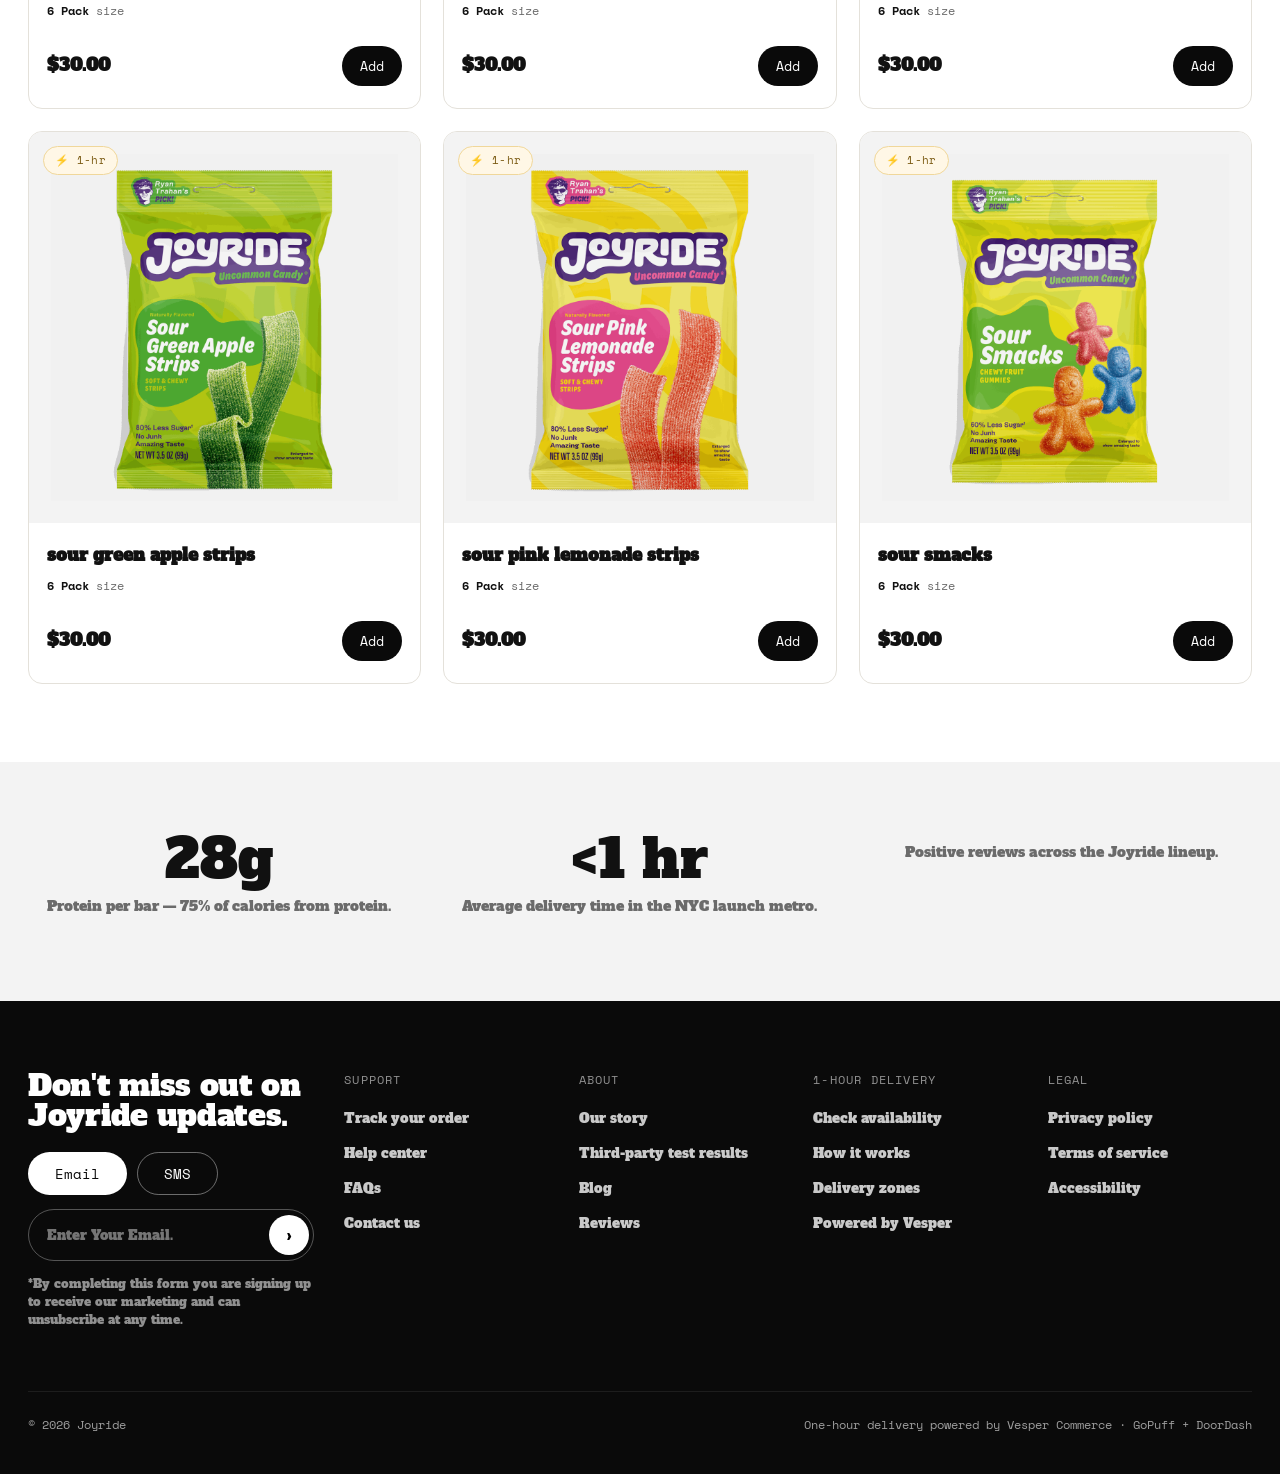
==== commit b3fc0e57: "Add hero image Sourced from the brand's own site where a usable lifestyle/product photograph exists," ====
--- a/index.html
+++ b/index.html
@@ -36,7 +36,7 @@
 
 <!-- Hero -->
 <section class="hero">
-  <div class="hero-media" style="background:linear-gradient(120deg,#303030 0%,#151515 62%,#0d0d0d 100%)"></div>
+  <div class="hero-media" style="background-image:linear-gradient(100deg,rgba(6,8,14,.62) 0%,rgba(6,8,14,.30) 48%,rgba(6,8,14,.12) 100%),url('assets/hero.jpg');background-size:cover;background-position:center"></div>
   <div class="wrap hero-inner">
     <div class="delivery-badge" style="margin-bottom:22px"><span class="bolt">⚡</span> One-hour delivery now live in NYC</div>
     <h1 class="serif">Joyride, in an hour.</h1>
